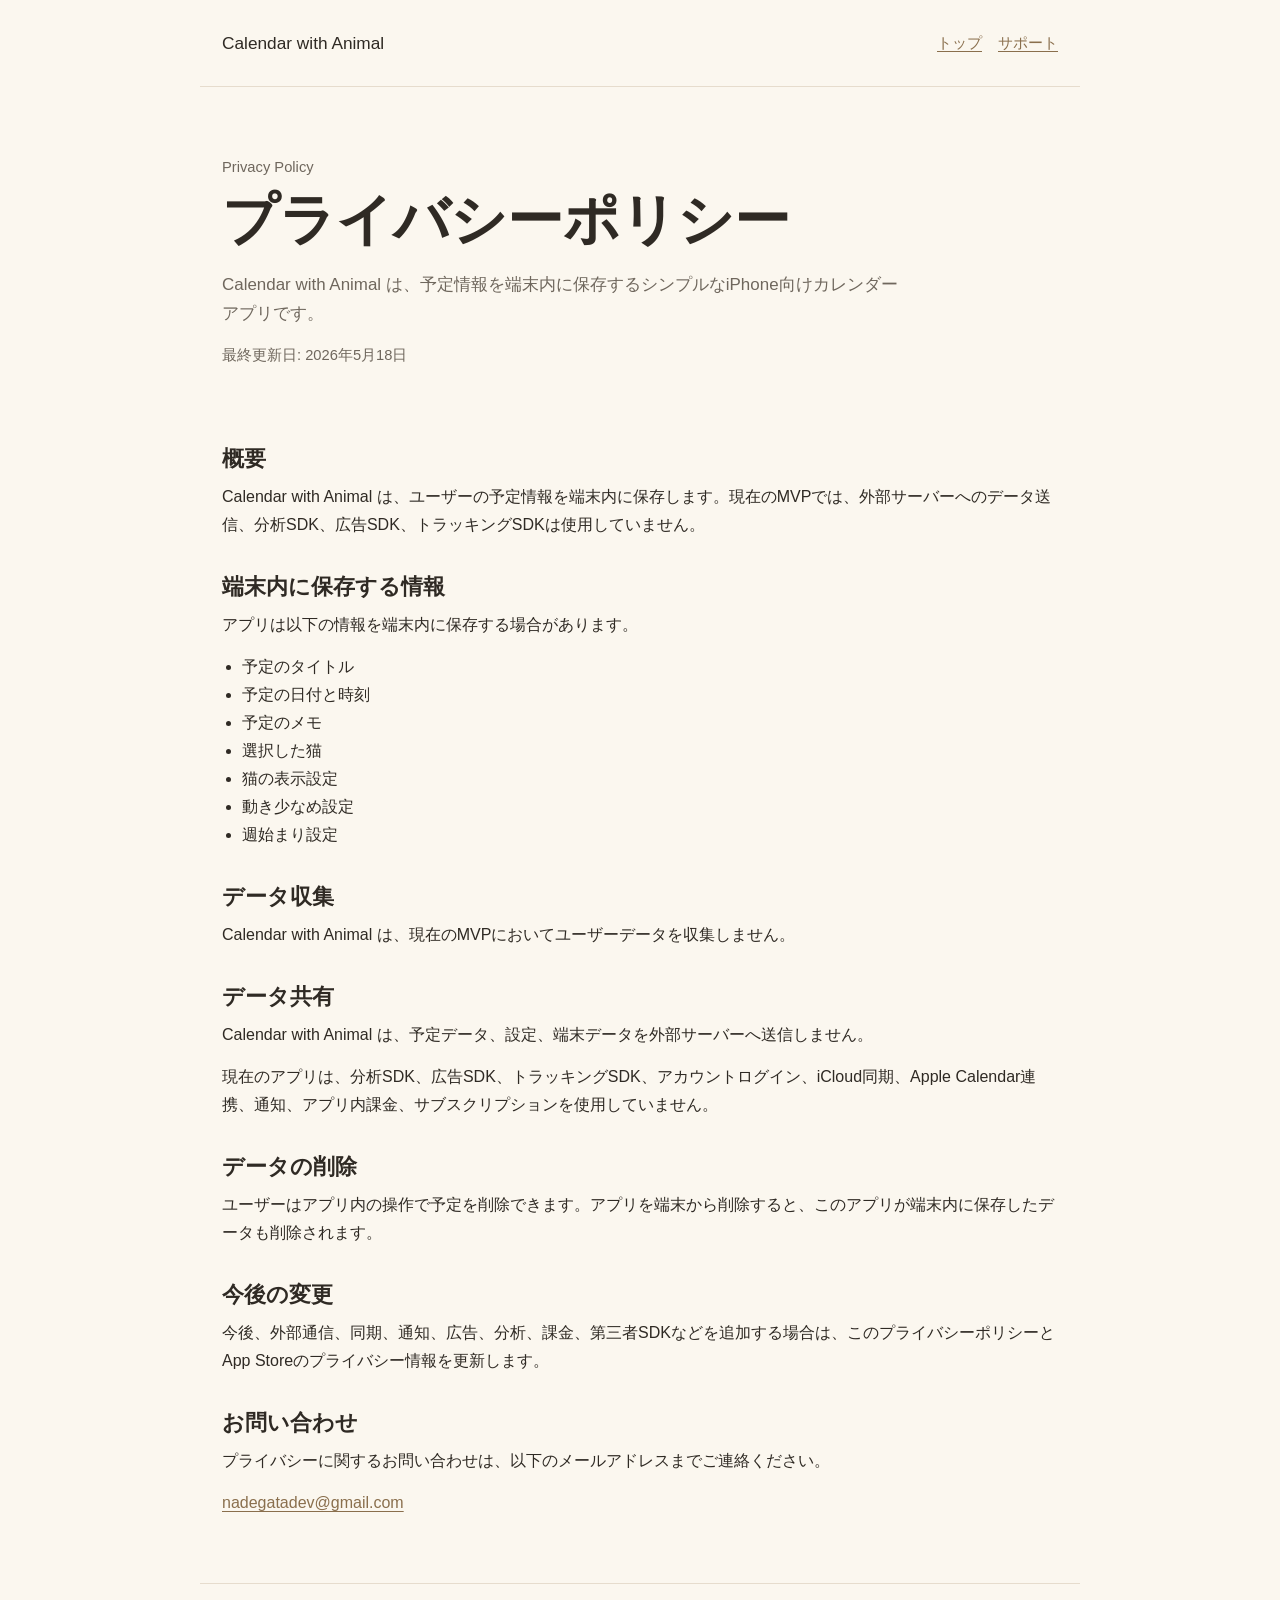
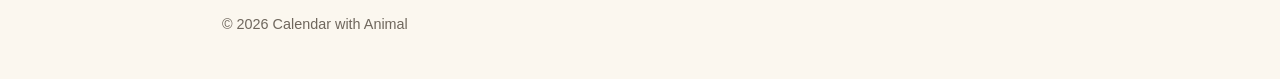
==== privacy/index.html @ 758876fd "Create Calendar with Animal support pages" ====
<!doctype html>
<html lang="ja">
<head>
  <meta charset="utf-8">
  <meta name="viewport" content="width=device-width, initial-scale=1">
  <title>プライバシーポリシー - Calendar with Animal</title>
  <meta name="description" content="Calendar with Animal のプライバシーポリシーです。">
  <link rel="stylesheet" href="../assets/styles.css">
</head>
<body>
  <header class="site-header">
    <p class="brand">Calendar with Animal</p>
    <nav class="nav" aria-label="ページ">
      <a href="../">トップ</a>
      <a href="../support/">サポート</a>
    </nav>
  </header>

  <main class="page">
    <section class="hero">
      <p class="eyebrow">Privacy Policy</p>
      <h1>プライバシーポリシー</h1>
      <p class="summary">Calendar with Animal は、予定情報を端末内に保存するシンプルなiPhone向けカレンダーアプリです。</p>
      <p class="meta">最終更新日: 2026年5月18日</p>
    </section>

    <section>
      <h2>概要</h2>
      <p>Calendar with Animal は、ユーザーの予定情報を端末内に保存します。現在のMVPでは、外部サーバーへのデータ送信、分析SDK、広告SDK、トラッキングSDKは使用していません。</p>

      <h2>端末内に保存する情報</h2>
      <p>アプリは以下の情報を端末内に保存する場合があります。</p>
      <ul>
        <li>予定のタイトル</li>
        <li>予定の日付と時刻</li>
        <li>予定のメモ</li>
        <li>選択した猫</li>
        <li>猫の表示設定</li>
        <li>動き少なめ設定</li>
        <li>週始まり設定</li>
      </ul>

      <h2>データ収集</h2>
      <p>Calendar with Animal は、現在のMVPにおいてユーザーデータを収集しません。</p>

      <h2>データ共有</h2>
      <p>Calendar with Animal は、予定データ、設定、端末データを外部サーバーへ送信しません。</p>
      <p>現在のアプリは、分析SDK、広告SDK、トラッキングSDK、アカウントログイン、iCloud同期、Apple Calendar連携、通知、アプリ内課金、サブスクリプションを使用していません。</p>

      <h2>データの削除</h2>
      <p>ユーザーはアプリ内の操作で予定を削除できます。アプリを端末から削除すると、このアプリが端末内に保存したデータも削除されます。</p>

      <h2>今後の変更</h2>
      <p>今後、外部通信、同期、通知、広告、分析、課金、第三者SDKなどを追加する場合は、このプライバシーポリシーとApp Storeのプライバシー情報を更新します。</p>

      <h2>お問い合わせ</h2>
      <p>プライバシーに関するお問い合わせは、以下のメールアドレスまでご連絡ください。</p>
      <p><a href="mailto:nadegatadev@gmail.com">nadegatadev@gmail.com</a></p>
    </section>
  </main>

  <footer class="site-footer">
    <p>&copy; 2026 Calendar with Animal</p>
  </footer>
</body>
</html>
---- assets/styles.css ----
:root {
  color-scheme: light;
  --paper: #fbf7ef;
  --surface: #fffdf8;
  --ink: #2f2a24;
  --muted: #6f675d;
  --line: #e6dccd;
  --accent: #8a6f4d;
  --accent-soft: #efe4d3;
  --shadow: rgba(91, 72, 50, 0.12);
}

* {
  box-sizing: border-box;
}

html {
  font-family: -apple-system, BlinkMacSystemFont, "Hiragino Sans", "Yu Gothic", sans-serif;
  background: var(--paper);
  color: var(--ink);
}

body {
  margin: 0;
  line-height: 1.75;
}

a {
  color: var(--accent);
  text-decoration-thickness: 0.08em;
  text-underline-offset: 0.2em;
}

.site-header,
.site-footer {
  max-width: 880px;
  margin: 0 auto;
  padding: 28px 22px;
}

.site-header {
  display: flex;
  align-items: center;
  justify-content: space-between;
  gap: 16px;
  border-bottom: 1px solid var(--line);
}

.brand {
  margin: 0;
  font-size: 1.08rem;
  letter-spacing: 0;
}

.nav {
  display: flex;
  gap: 16px;
  flex-wrap: wrap;
  font-size: 0.95rem;
}

.page {
  max-width: 880px;
  margin: 0 auto;
  padding: 34px 22px 52px;
}

.hero {
  padding: 34px 0 28px;
}

.eyebrow {
  margin: 0 0 8px;
  color: var(--muted);
  font-size: 0.92rem;
}

h1 {
  margin: 0;
  font-size: clamp(2rem, 6vw, 3.5rem);
  line-height: 1.12;
  letter-spacing: 0;
}

h2 {
  margin: 34px 0 10px;
  font-size: 1.35rem;
  line-height: 1.3;
  letter-spacing: 0;
}

h3 {
  margin: 24px 0 6px;
  font-size: 1.05rem;
  line-height: 1.35;
  letter-spacing: 0;
}

p {
  margin: 0 0 14px;
}

ul {
  margin: 0;
  padding-left: 1.25rem;
}

.summary {
  max-width: 680px;
  margin-top: 18px;
  color: var(--muted);
  font-size: 1.06rem;
}

.panel {
  background: var(--surface);
  border: 1px solid var(--line);
  border-radius: 8px;
  box-shadow: 0 12px 30px var(--shadow);
  padding: 22px;
}

.grid {
  display: grid;
  grid-template-columns: repeat(auto-fit, minmax(230px, 1fr));
  gap: 16px;
  margin-top: 20px;
}

.link-card {
  display: block;
  color: inherit;
  text-decoration: none;
  background: var(--surface);
  border: 1px solid var(--line);
  border-radius: 8px;
  padding: 20px;
}

.link-card strong {
  display: block;
  margin-bottom: 6px;
}

.link-card span {
  color: var(--muted);
}

.notice {
  background: var(--accent-soft);
  border: 1px solid var(--line);
  border-radius: 8px;
  padding: 16px 18px;
  color: var(--ink);
}

.meta {
  color: var(--muted);
  font-size: 0.92rem;
}

.site-footer {
  border-top: 1px solid var(--line);
  color: var(--muted);
  font-size: 0.9rem;
}

@media (max-width: 640px) {
  .site-header {
    align-items: flex-start;
    flex-direction: column;
  }

  .page {
    padding-top: 24px;
  }
}
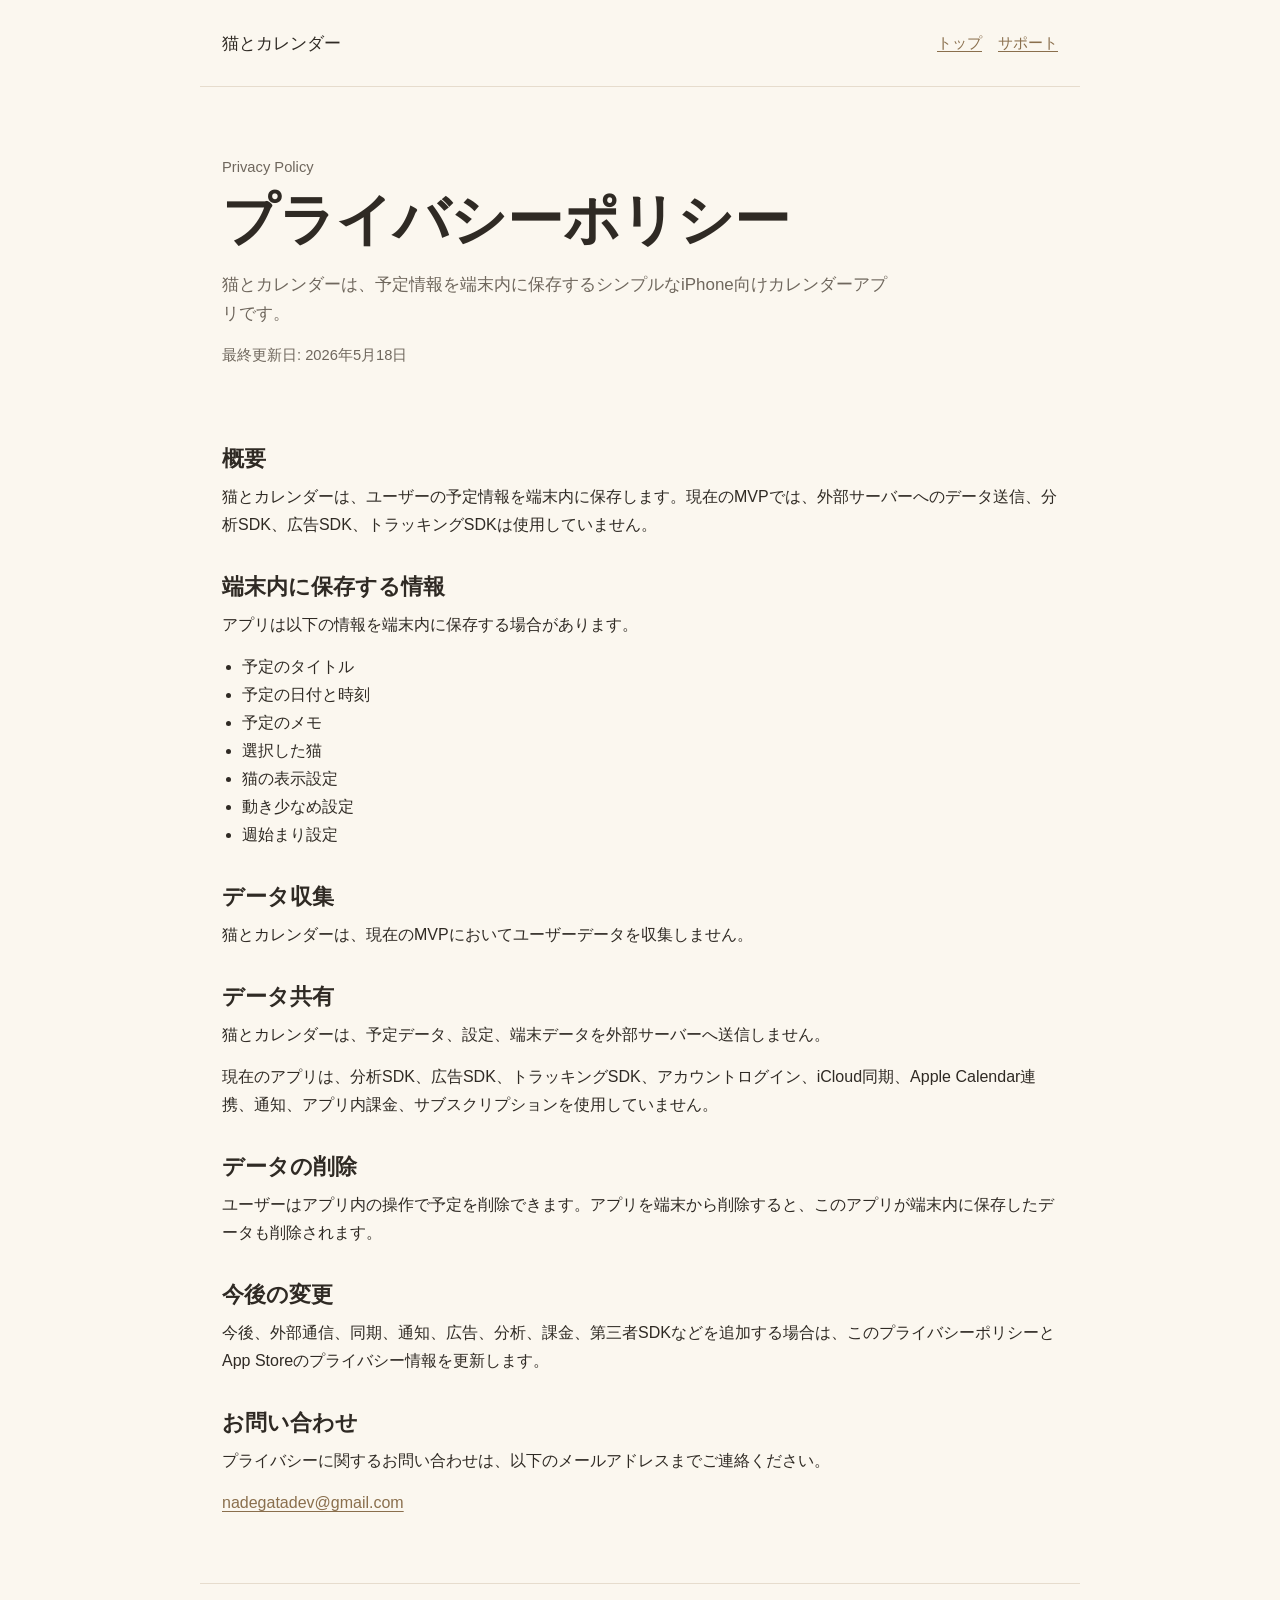
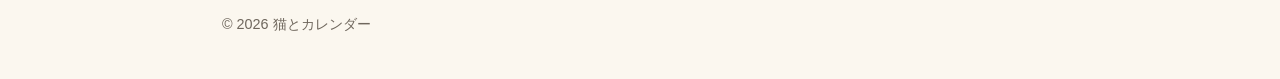
==== commit 006cc143: "Rename app to Neko to Calendar" ====
--- a/privacy/index.html
+++ b/privacy/index.html
@@ -3,13 +3,13 @@
 <head>
   <meta charset="utf-8">
   <meta name="viewport" content="width=device-width, initial-scale=1">
-  <title>プライバシーポリシー - Calendar with Animal</title>
-  <meta name="description" content="Calendar with Animal のプライバシーポリシーです。">
+  <title>プライバシーポリシー - 猫とカレンダー</title>
+  <meta name="description" content="猫とカレンダーのプライバシーポリシーです。">
   <link rel="stylesheet" href="../assets/styles.css">
 </head>
 <body>
   <header class="site-header">
-    <p class="brand">Calendar with Animal</p>
+    <p class="brand">猫とカレンダー</p>
     <nav class="nav" aria-label="ページ">
       <a href="../">トップ</a>
       <a href="../support/">サポート</a>
@@ -20,13 +20,13 @@
     <section class="hero">
       <p class="eyebrow">Privacy Policy</p>
       <h1>プライバシーポリシー</h1>
-      <p class="summary">Calendar with Animal は、予定情報を端末内に保存するシンプルなiPhone向けカレンダーアプリです。</p>
+      <p class="summary">猫とカレンダーは、予定情報を端末内に保存するシンプルなiPhone向けカレンダーアプリです。</p>
       <p class="meta">最終更新日: 2026年5月18日</p>
     </section>
 
     <section>
       <h2>概要</h2>
-      <p>Calendar with Animal は、ユーザーの予定情報を端末内に保存します。現在のMVPでは、外部サーバーへのデータ送信、分析SDK、広告SDK、トラッキングSDKは使用していません。</p>
+      <p>猫とカレンダーは、ユーザーの予定情報を端末内に保存します。現在のMVPでは、外部サーバーへのデータ送信、分析SDK、広告SDK、トラッキングSDKは使用していません。</p>
 
       <h2>端末内に保存する情報</h2>
       <p>アプリは以下の情報を端末内に保存する場合があります。</p>
@@ -41,10 +41,10 @@
       </ul>
 
       <h2>データ収集</h2>
-      <p>Calendar with Animal は、現在のMVPにおいてユーザーデータを収集しません。</p>
+      <p>猫とカレンダーは、現在のMVPにおいてユーザーデータを収集しません。</p>
 
       <h2>データ共有</h2>
-      <p>Calendar with Animal は、予定データ、設定、端末データを外部サーバーへ送信しません。</p>
+      <p>猫とカレンダーは、予定データ、設定、端末データを外部サーバーへ送信しません。</p>
       <p>現在のアプリは、分析SDK、広告SDK、トラッキングSDK、アカウントログイン、iCloud同期、Apple Calendar連携、通知、アプリ内課金、サブスクリプションを使用していません。</p>
 
       <h2>データの削除</h2>
@@ -60,7 +60,7 @@
   </main>
 
   <footer class="site-footer">
-    <p>&copy; 2026 Calendar with Animal</p>
+    <p>&copy; 2026 猫とカレンダー</p>
   </footer>
 </body>
 </html>
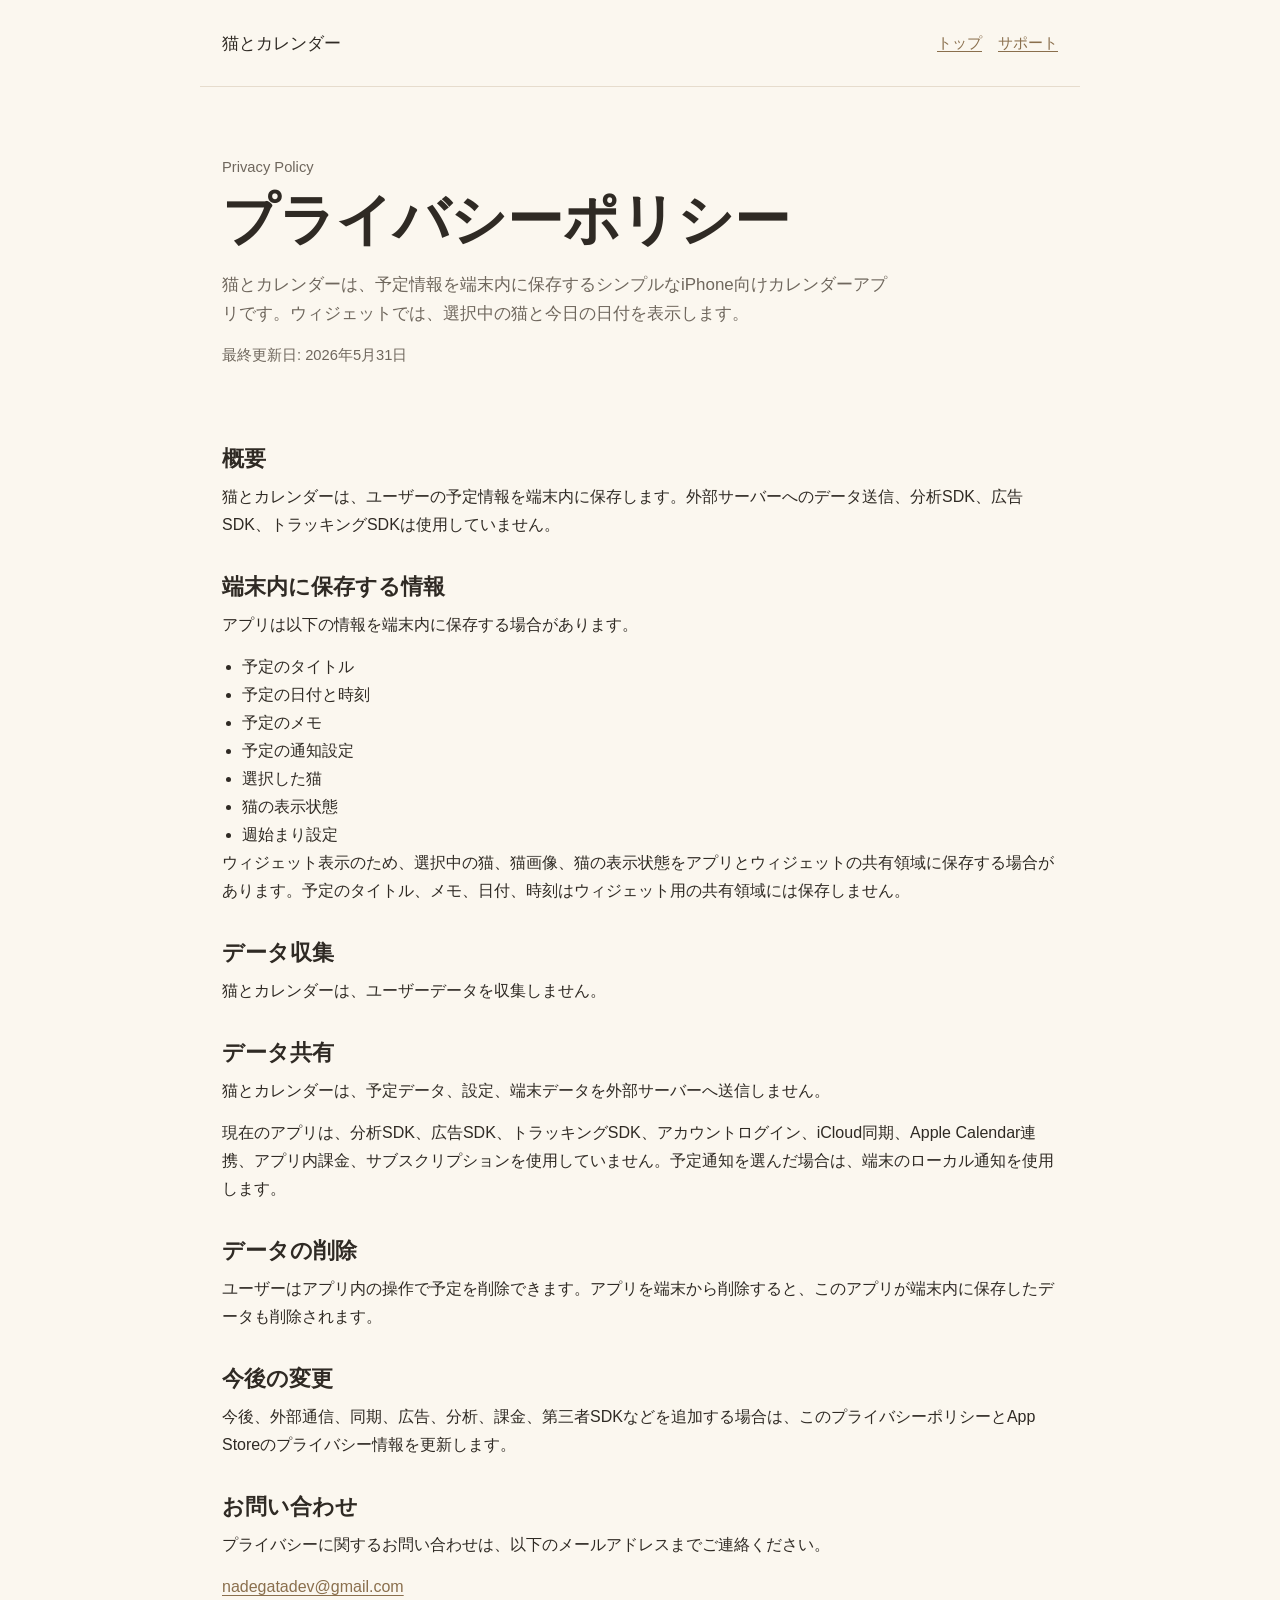
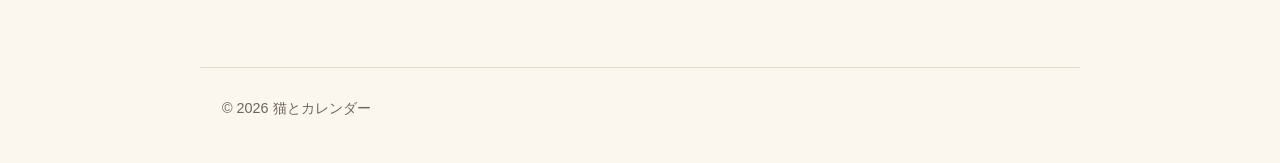
==== commit f8b3f609: "Update App Store pages for current app" ====
--- a/privacy/index.html
+++ b/privacy/index.html
@@ -20,13 +20,13 @@
     <section class="hero">
       <p class="eyebrow">Privacy Policy</p>
       <h1>プライバシーポリシー</h1>
-      <p class="summary">猫とカレンダーは、予定情報を端末内に保存するシンプルなiPhone向けカレンダーアプリです。</p>
-      <p class="meta">最終更新日: 2026年5月18日</p>
+      <p class="summary">猫とカレンダーは、予定情報を端末内に保存するシンプルなiPhone向けカレンダーアプリです。ウィジェットでは、選択中の猫と今日の日付を表示します。</p>
+      <p class="meta">最終更新日: 2026年5月31日</p>
     </section>
 
     <section>
       <h2>概要</h2>
-      <p>猫とカレンダーは、ユーザーの予定情報を端末内に保存します。現在のMVPでは、外部サーバーへのデータ送信、分析SDK、広告SDK、トラッキングSDKは使用していません。</p>
+      <p>猫とカレンダーは、ユーザーの予定情報を端末内に保存します。外部サーバーへのデータ送信、分析SDK、広告SDK、トラッキングSDKは使用していません。</p>
 
       <h2>端末内に保存する情報</h2>
       <p>アプリは以下の情報を端末内に保存する場合があります。</p>
@@ -34,24 +34,25 @@
         <li>予定のタイトル</li>
         <li>予定の日付と時刻</li>
         <li>予定のメモ</li>
+        <li>予定の通知設定</li>
         <li>選択した猫</li>
-        <li>猫の表示設定</li>
-        <li>動き少なめ設定</li>
+        <li>猫の表示状態</li>
         <li>週始まり設定</li>
       </ul>
+      <p>ウィジェット表示のため、選択中の猫、猫画像、猫の表示状態をアプリとウィジェットの共有領域に保存する場合があります。予定のタイトル、メモ、日付、時刻はウィジェット用の共有領域には保存しません。</p>
 
       <h2>データ収集</h2>
-      <p>猫とカレンダーは、現在のMVPにおいてユーザーデータを収集しません。</p>
+      <p>猫とカレンダーは、ユーザーデータを収集しません。</p>
 
       <h2>データ共有</h2>
       <p>猫とカレンダーは、予定データ、設定、端末データを外部サーバーへ送信しません。</p>
-      <p>現在のアプリは、分析SDK、広告SDK、トラッキングSDK、アカウントログイン、iCloud同期、Apple Calendar連携、通知、アプリ内課金、サブスクリプションを使用していません。</p>
+      <p>現在のアプリは、分析SDK、広告SDK、トラッキングSDK、アカウントログイン、iCloud同期、Apple Calendar連携、アプリ内課金、サブスクリプションを使用していません。予定通知を選んだ場合は、端末のローカル通知を使用します。</p>
 
       <h2>データの削除</h2>
       <p>ユーザーはアプリ内の操作で予定を削除できます。アプリを端末から削除すると、このアプリが端末内に保存したデータも削除されます。</p>
 
       <h2>今後の変更</h2>
-      <p>今後、外部通信、同期、通知、広告、分析、課金、第三者SDKなどを追加する場合は、このプライバシーポリシーとApp Storeのプライバシー情報を更新します。</p>
+      <p>今後、外部通信、同期、広告、分析、課金、第三者SDKなどを追加する場合は、このプライバシーポリシーとApp Storeのプライバシー情報を更新します。</p>
 
       <h2>お問い合わせ</h2>
       <p>プライバシーに関するお問い合わせは、以下のメールアドレスまでご連絡ください。</p>
